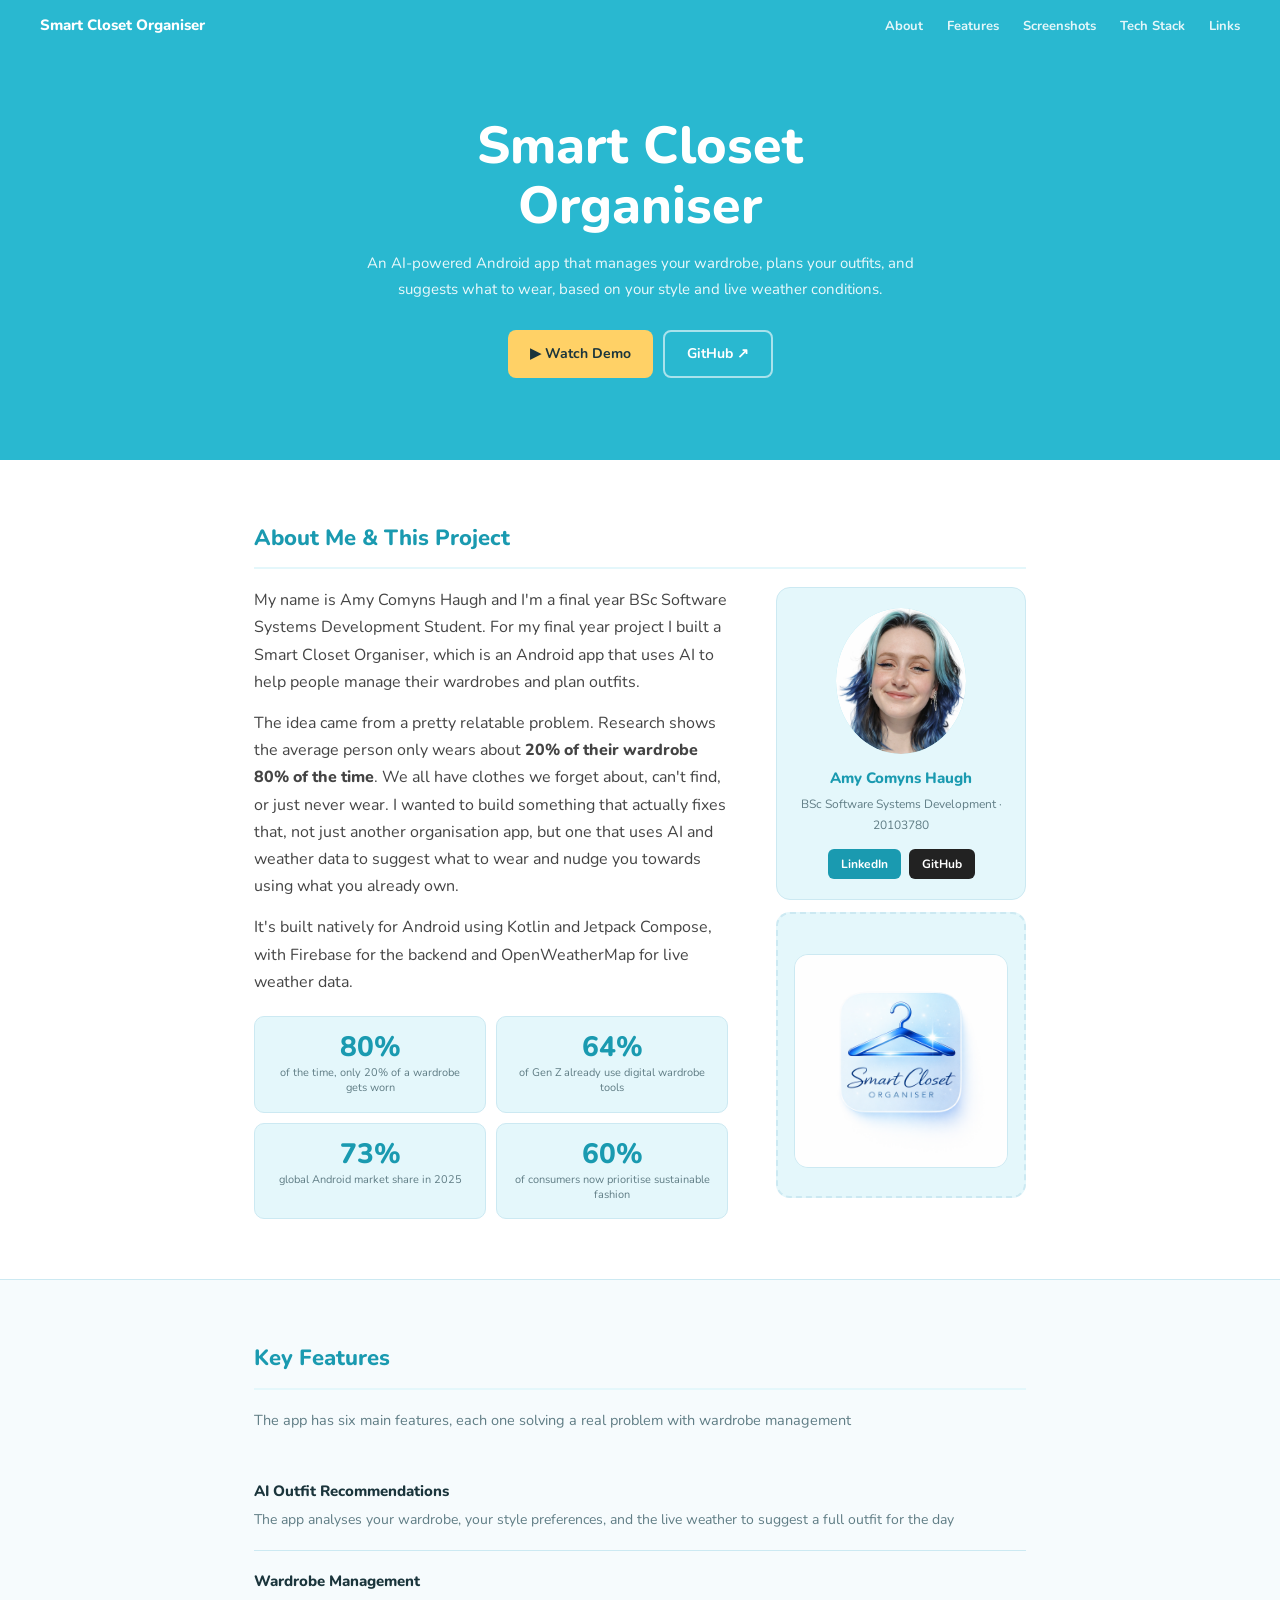
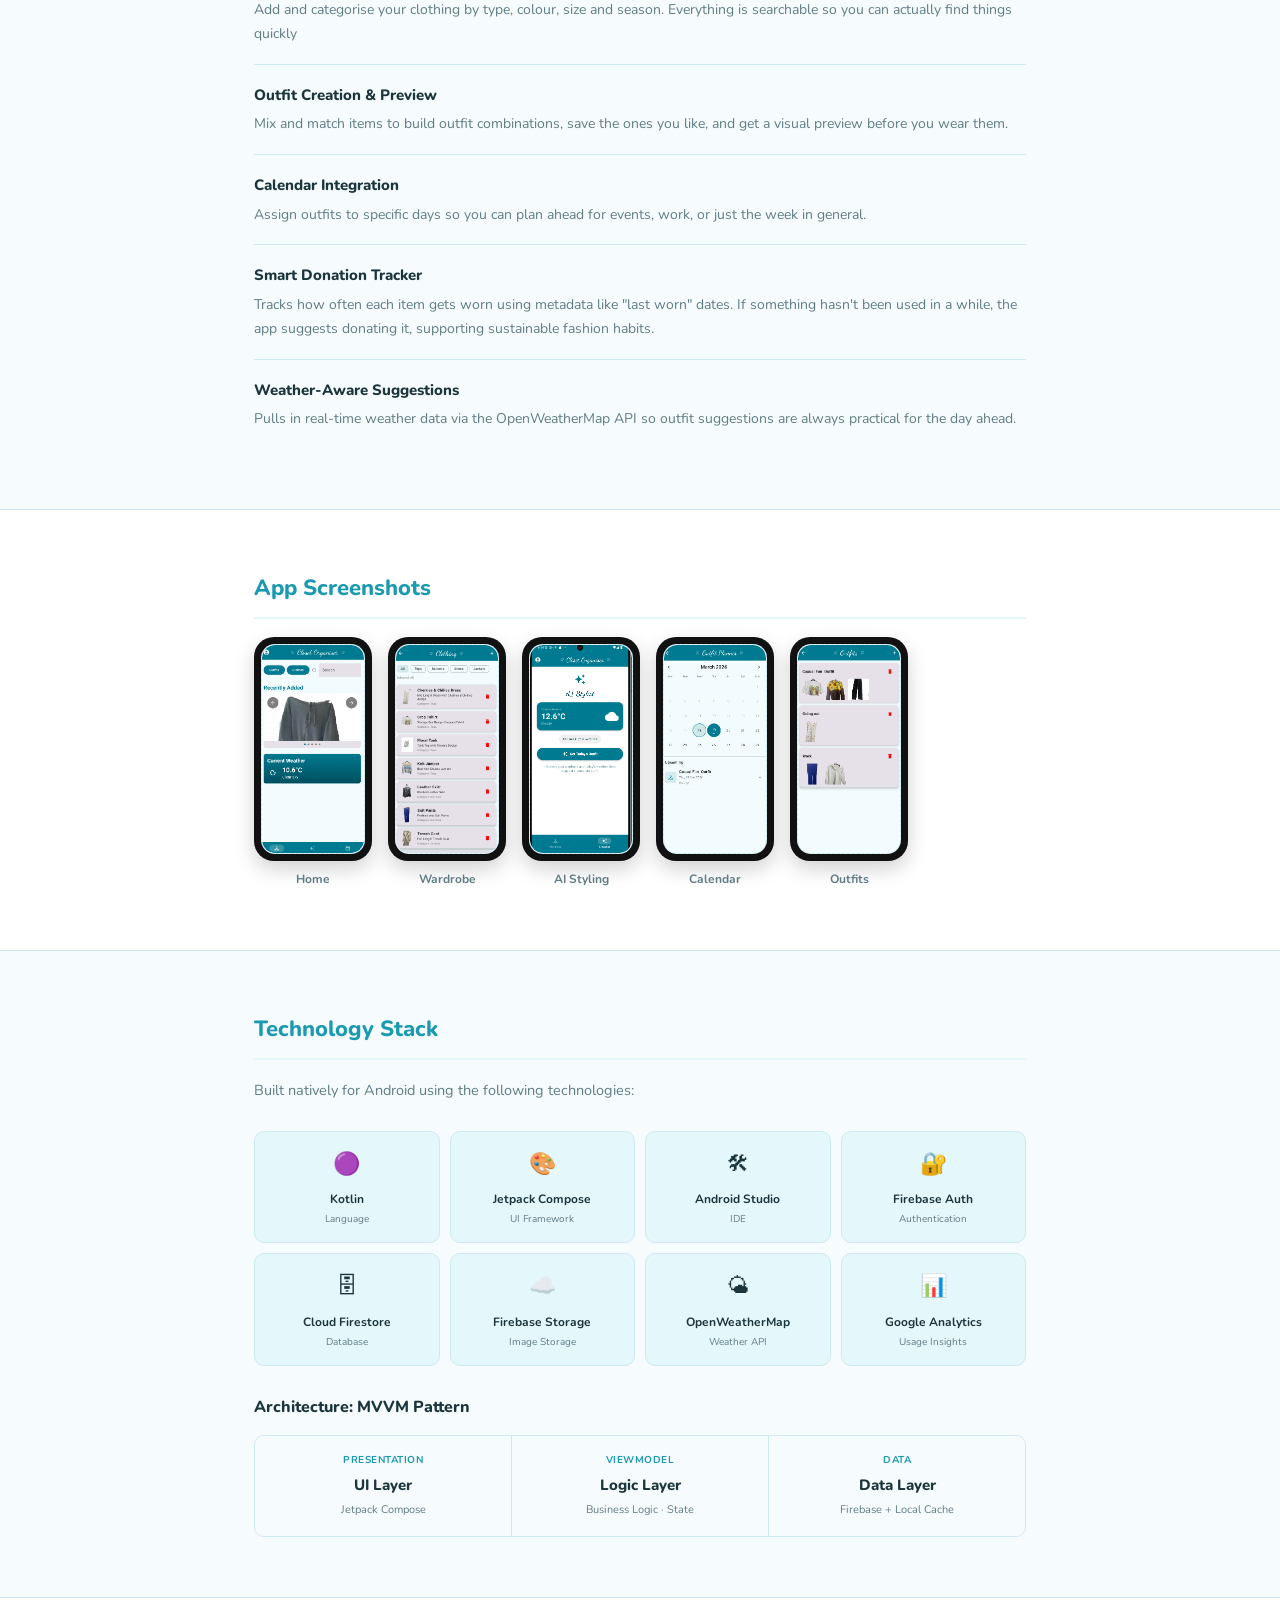
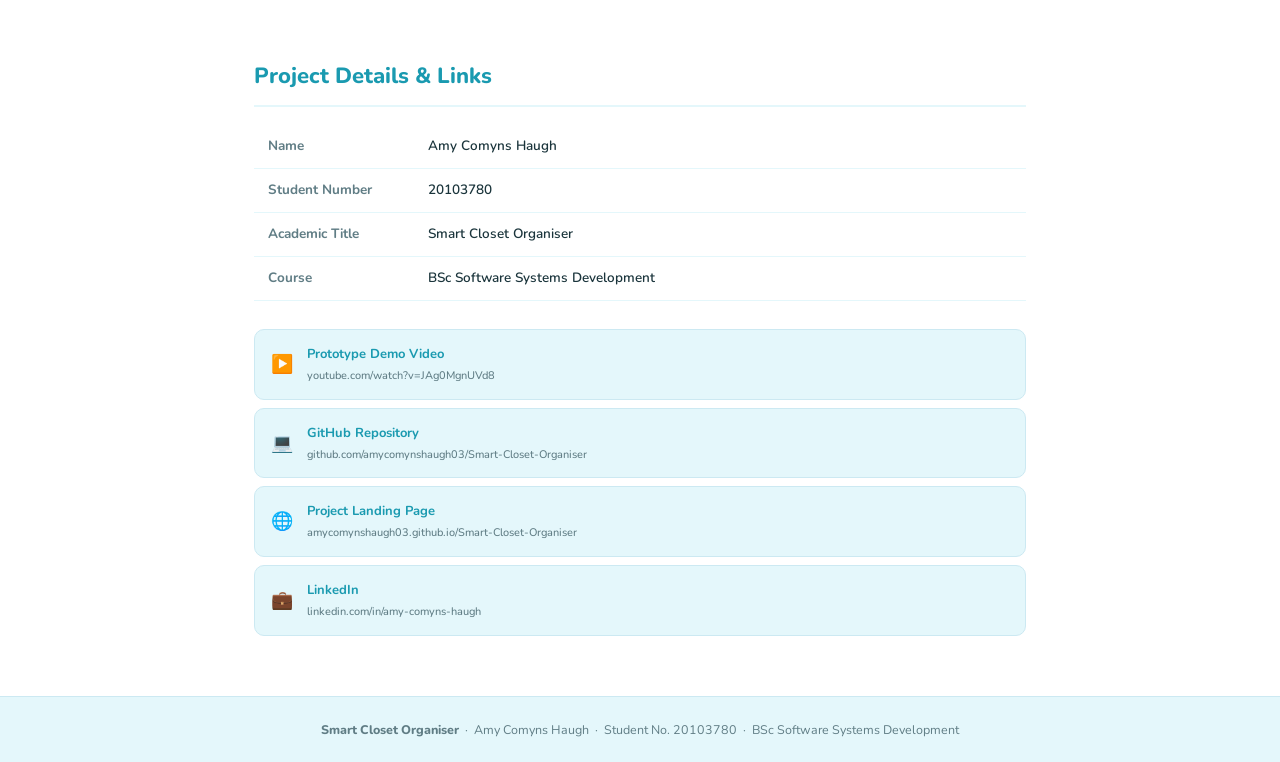
==== website/index.html @ 4a9a7534 "Added Website files" ====
<!DOCTYPE html>
<html lang="en">
<head>
  <meta charset="UTF-8" />
  <meta name="viewport" content="width=device-width, initial-scale=1.0" />
  <title>Smart Closet Organiser – Amy Comyns Haugh</title>
  <link rel="stylesheet" href="style.css" />
  <link href="https://fonts.googleapis.com/css2?family=Nunito:ital,wght@0,400;0,600;0,700;0,800;1,400&display=swap" rel="stylesheet" />
</head>
<body>


  <nav class="navbar">
    <div class="navbar__logo">Smart Closet Organiser</div>
    <ul class="navbar__links">
      <li><a href="#about">About</a></li>
      <li><a href="#features">Features</a></li>
      <li><a href="#screenshots">Screenshots</a></li>
      <li><a href="#tech">Tech Stack</a></li>
      <li><a href="#links">Links</a></li>
    </ul>
  </nav>

 
  <header class="hero">
    <div class="hero__inner">
      <h1 class="hero__title">Smart Closet Organiser</h1>
      <p class="hero__subtitle">
        An AI-powered Android app that manages your wardrobe, plans your outfits, and suggests what to wear, based on your style and live weather conditions.
      </p>
      <div class="hero__buttons">
        <a href="https://www.youtube.com/watch?v=JAg0MgnUVd8" target="_blank" class="btn btn--primary">▶ Watch Demo</a>
        <a href="https://github.com/amycomynshaugh03/Smart-Closet-Organiser" target="_blank" class="btn btn--outline">GitHub ↗</a>
      </div>
    </div>
  </header>


  <main>

    <section class="section" id="about">
      <div class="container">
        <h2 class="section__title">About Me &amp; This Project</h2>
        <div class="about__grid">

          <div class="about__text">
            <p>My name is Amy Comyns Haugh and I'm a final year BSc Software Systems Development Student. For my final year project I built a Smart Closet Organiser, which is an Android app that uses AI to help people manage their wardrobes and plan outfits.</p>
            <p>The idea came from a pretty relatable problem. Research shows the average person only wears about <strong>20% of their wardrobe 80% of the time</strong>. We all have clothes we forget about, can't find, or just never wear. I wanted to build something that actually fixes that, not just another organisation app, but one that uses AI and weather data to suggest what to wear and nudge you towards using what you already own.</p>
            <p>It's built natively for Android using Kotlin and Jetpack Compose, with Firebase for the backend and OpenWeatherMap for live weather data.</p>

            <div class="stats">
              <div class="stats__card">
                <span class="stats__number">80%</span>
                <span class="stats__label">of the time, only 20% of a wardrobe gets worn</span>
              </div>
              <div class="stats__card">
                <span class="stats__number">64%</span>
                <span class="stats__label">of Gen Z already use digital wardrobe tools</span>
              </div>
              <div class="stats__card">
                <span class="stats__number">73%</span>
                <span class="stats__label">global Android market share in 2025</span>
              </div>
              <div class="stats__card">
                <span class="stats__number">60%</span>
                <span class="stats__label">of consumers now prioritise sustainable fashion</span>
              </div>
            </div>
          </div>

          <aside class="about__sidebar">
            <div class="profile-card">
              <div class="profile-card__img">
                <img src="headshot.png" alt="Amy Comyns Haugh" /> 
              </div>
              <p class="profile-card__name">Amy Comyns Haugh</p>
              <p class="profile-card__sub">BSc Software Systems Development · 20103780</p>
              <div class="profile-card__links">
                <a href="https://www.linkedin.com/in/amy-comyns-haugh" target="https://www.linkedin.com/in/amy-comyns-haugh/" class="profile-card__btn profile-card__btn--linkedin">LinkedIn</a>
                <a href="https://github.com/amycomynshaugh03" target="_blank" class="profile-card__btn profile-card__btn--github">GitHub</a>
              </div>
            </div>

            <div class="graphic-placeholder">
            <img src="Icon.png" alt="App Graphic" class="graphic-img" />
            </div>
          </aside>

        </div>
      </div>
    </section>

   
    <section class="section section--alt" id="features">
      <div class="container">
        <h2 class="section__title">Key Features</h2>
        <p class="section__intro">The app has six main features, each one solving a real problem with wardrobe management</p>

        <ul class="features__list">
          <li class="feature">
            <div class="feature__body">
              <h3>AI Outfit Recommendations</h3>
              <p>The app analyses your wardrobe, your style preferences, and the live weather to suggest a full outfit for the day</p>
            </div>
          </li>
          <li class="feature">
            <div class="feature__body">
              <h3>Wardrobe Management</h3>
              <p>Add and categorise your clothing by type, colour, size and season. Everything is searchable so you can actually find things quickly</p>
            </div>
          </li>
          <li class="feature">
            <div class="feature__body">
              <h3>Outfit Creation &amp; Preview</h3>
              <p>Mix and match items to build outfit combinations, save the ones you like, and get a visual preview before you wear them.</p>
            </div>
          </li>
          <li class="feature">
            <div class="feature__body">
              <h3>Calendar Integration</h3>
              <p>Assign outfits to specific days so you can plan ahead for events, work, or just the week in general.</p>
            </div>
          </li>
          <li class="feature">
            <div class="feature__body">
              <h3>Smart Donation Tracker</h3>
              <p>Tracks how often each item gets worn using metadata like "last worn" dates. If something hasn't been used in a while, the app suggests donating it, supporting sustainable fashion habits.</p>
            </div>
          </li>
          <li class="feature">
            <div class="feature__body">
              <h3>Weather-Aware Suggestions</h3>
              <p>Pulls in real-time weather data via the OpenWeatherMap API so outfit suggestions are always practical for the day ahead.</p>
            </div>
          </li>
        </ul>
      </div>
    </section>

  
    <section class="section" id="screenshots">
      <div class="container">
        <h2 class="section__title">App Screenshots</h2>
        
        <div class="screenshots__row">
          <figure class="screenshot">
            <div class="screenshot__phone">
              <div class="screenshot__screen">
                <img src="Screenshot%202026-03-18%20211858.png" alt="Home Screen" />
              </div>
            </div>
            <figcaption>Home</figcaption>
          </figure>

          <figure class="screenshot">
            <div class="screenshot__phone">
              <div class="screenshot__screen">
              <img src="Screenshot%202026-03-18%20212010.png" alt="Wardrobe Screen" /> 
              </div>
            </div>
            <figcaption>Wardrobe</figcaption>
          </figure>

          <figure class="screenshot">
            <div class="screenshot__phone">
              <div class="screenshot__screen">
               <img src="Screenshot%202026-03-17%20181449.png" alt="AI Styling Screen" />
              </div>
            </div>
            <figcaption>AI Styling</figcaption>
          </figure>

          <figure class="screenshot">
            <div class="screenshot__phone">
              <div class="screenshot__screen">
              <img src="Screenshot%202026-03-18%20212507.png" alt="Calendar Screen" /> 
              </div>
            </div>
            <figcaption>Calendar</figcaption>
          </figure>

          <figure class="screenshot">
            <div class="screenshot__phone">
              <div class="screenshot__screen">
             <img src="Screenshot%202026-03-18%20212446.png" alt="Outfit Screen" />
              </div>
            </div>
            <figcaption>Outfits</figcaption>
          </figure>
        </div>
      </div>
    </section>

  
    <section class="section section--alt" id="tech">
      <div class="container">
        <h2 class="section__title">Technology Stack</h2>
        <p class="section__intro">Built natively for Android using the following technologies:</p>

        <div class="tech__grid">
          <div class="tech-card">
            <span class="tech-card__icon">🟣</span>
            <p class="tech-card__name">Kotlin</p>
            <p class="tech-card__role">Language</p>
          </div>
          <div class="tech-card">
            <span class="tech-card__icon">🎨</span>
            <p class="tech-card__name">Jetpack Compose</p>
            <p class="tech-card__role">UI Framework</p>
          </div>
          <div class="tech-card">
            <span class="tech-card__icon">🛠</span>
            <p class="tech-card__name">Android Studio</p>
            <p class="tech-card__role">IDE</p>
          </div>
          <div class="tech-card">
            <span class="tech-card__icon">🔐</span>
            <p class="tech-card__name">Firebase Auth</p>
            <p class="tech-card__role">Authentication</p>
          </div>
          <div class="tech-card">
            <span class="tech-card__icon">🗄</span>
            <p class="tech-card__name">Cloud Firestore</p>
            <p class="tech-card__role">Database</p>
          </div>
          <div class="tech-card">
            <span class="tech-card__icon">☁️</span>
            <p class="tech-card__name">Firebase Storage</p>
            <p class="tech-card__role">Image Storage</p>
          </div>
          <div class="tech-card">
            <span class="tech-card__icon">🌤</span>
            <p class="tech-card__name">OpenWeatherMap</p>
            <p class="tech-card__role">Weather API</p>
          </div>
          <div class="tech-card">
            <span class="tech-card__icon">📊</span>
            <p class="tech-card__name">Google Analytics</p>
            <p class="tech-card__role">Usage Insights</p>
          </div>
        </div>

        <h3 class="subsection__title">Architecture: MVVM Pattern</h3>
        <div class="arch">
          <div class="arch__block">
            <p class="arch__tag">Presentation</p>
            <p class="arch__name">UI Layer</p>
            <p class="arch__sub">Jetpack Compose</p>
          </div>
          <div class="arch__block">
            <p class="arch__tag">ViewModel</p>
            <p class="arch__name">Logic Layer</p>
            <p class="arch__sub">Business Logic · State</p>
          </div>
          <div class="arch__block">
            <p class="arch__tag">Data</p>
            <p class="arch__name">Data Layer</p>
            <p class="arch__sub">Firebase + Local Cache</p>
          </div>
        </div>
      </div>
    </section>

    <section class="section" id="links">
      <div class="container">
        <h2 class="section__title">Project Details &amp; Links</h2>

        <table class="details-table">
          <tbody>
            <tr><th>Name</th><td>Amy Comyns Haugh</td></tr>
            <tr><th>Student Number</th><td>20103780</td></tr>
            <tr><th>Academic Title</th><td>Smart Closet Organiser</td></tr>
            <tr><th>Course</th><td>BSc Software Systems Development</td></tr>
          </tbody>
        </table>

        <ul class="project-links">
          <li>
            <a href="https://www.youtube.com/watch?v=JAg0MgnUVd8" target="_blank" class="project-link">
              <span class="project-link__icon">▶️</span>
              <div>
                <span class="project-link__name">Prototype Demo Video</span>
                <span class="project-link__url">youtube.com/watch?v=JAg0MgnUVd8</span>
              </div>
            </a>
          </li>
          <li>
            <a href="https://github.com/amycomynshaugh03/Smart-Closet-Organiser" target="_blank" class="project-link">
              <span class="project-link__icon">💻</span>
              <div>
                <span class="project-link__name">GitHub Repository</span>
                <span class="project-link__url">github.com/amycomynshaugh03/Smart-Closet-Organiser</span>
              </div>
            </a>
          </li>
          <li>
            <a href="https://amycomynshaugh03.github.io/Smart-Closet-Organiser" target="_blank" class="project-link">
              <span class="project-link__icon">🌐</span>
              <div>
                <span class="project-link__name">Project Landing Page</span>
                <span class="project-link__url">amycomynshaugh03.github.io/Smart-Closet-Organiser</span>
              </div>
            </a>
          </li>
          <li>
            <a href="https://www.linkedin.com/in/amy-comyns-haugh" target="_blank" class="project-link">
              <span class="project-link__icon">💼</span>
              <div>
                <span class="project-link__name">LinkedIn</span>
                <span class="project-link__url">linkedin.com/in/amy-comyns-haugh</span>
              </div>
            </a>
          </li>
        </ul>
      </div>
    </section>

  </main>

 
  <footer class="footer">
    <p><strong>Smart Closet Organiser</strong> &nbsp;·&nbsp; Amy Comyns Haugh &nbsp;·&nbsp; Student No. 20103780 &nbsp;·&nbsp; BSc Software Systems Development</p>
  </footer>

  <script src="main.js"></script>

</body>
</html>
---- website/style.css ----
:root {
  --blue:        #29B8D0;
  --blue-dark:   #1A9AB0;
  --blue-light:  #E4F7FB;
  --blue-mid:    #C0EDF5;
  --yellow:      #FFD166;
  --white:       #ffffff;
  --bg:          #F6FBFD;
  --text:        #1B353C;
  --text-muted:  #607D85;
  --border:      #CCE9F2;
}




*, *::before, *::after {
  box-sizing: border-box;
  margin: 0;
  padding: 0;
}

html { scroll-behavior: smooth; }

body {
  font-family: 'Nunito', sans-serif;
  font-size: 16px;
  line-height: 1.7;
  background: var(--white);
  color: var(--text);
}

a { color: var(--blue-dark); text-decoration: none; }
a:hover { text-decoration: underline; }
ul { list-style: none; }
img { max-width: 100%; display: block; }
strong { font-weight: 800; }

code {
  font-size: 12px;
  background: var(--blue-light);
  padding: 2px 6px;
  border-radius: 5px;
  color: var(--blue-dark);
}




.container {
  max-width: 820px;
  margin: 0 auto;
  padding: 0 24px;
}




.btn {
  display: inline-flex;
  align-items: center;
  gap: 7px;
  padding: 10px 22px;
  border-radius: 8px;
  font-family: 'Nunito', sans-serif;
  font-size: 14px;
  font-weight: 700;
  cursor: pointer;
  transition: opacity 0.15s, transform 0.15s;
}

.btn:hover { opacity: 0.88; transform: translateY(-1px); text-decoration: none; }
.btn--primary  { background: var(--yellow); color: var(--text); }
.btn--outline  { border: 2px solid rgba(255,255,255,0.6); color: var(--white); }



.navbar {
  position: sticky;
  top: 0;
  z-index: 50;
  height: 52px;
  padding: 0 40px;
  display: flex;
  align-items: center;
  justify-content: space-between;
  background: var(--blue);
}

.navbar__logo { color: var(--white); font-weight: 800; font-size: 15px; }

.navbar__links { display: flex; gap: 24px; }

.navbar__links a {
  color: rgba(255,255,255,0.88);
  font-size: 13px;
  font-weight: 700;
}

.navbar__links a:hover,
.navbar__links a.active {
  color: var(--white);
  text-decoration: none;
  border-bottom: 2px solid var(--white);
  padding-bottom: 2px;
}




.hero {
  background: var(--blue);
  color: var(--white);
  padding: 64px 24px;
  text-align: center;
}

.hero__inner { max-width: 580px; margin: 0 auto; }

.hero__title {
  font-size: clamp(28px, 5.5vw, 52px);
  font-weight: 800;
  line-height: 1.15;
  margin-bottom: 14px;
}

.hero__subtitle {
  font-size: 15px;
  color: rgba(255,255,255,0.9);
  line-height: 1.75;
  margin-bottom: 28px;
}

.hero__buttons {
  display: flex;
  gap: 10px;
  justify-content: center;
  flex-wrap: wrap;
  margin-bottom: 18px;
}

.hero__meta { font-size: 13px; color: rgba(255,255,255,0.72); font-weight: 600; }




.section { padding: 60px 0; border-bottom: 1px solid var(--border); }
.section--alt { background: var(--bg); }
.section:last-of-type { border-bottom: none; }

.section__title {
  font-size: 22px;
  font-weight: 800;
  color: var(--blue-dark);
  margin-bottom: 18px;
  padding-bottom: 10px;
  border-bottom: 2px solid var(--blue-light);
}

.section__intro { font-size: 14.5px; color: var(--text-muted); margin-bottom: 28px; max-width: 600px; }

.subsection__title { font-size: 16px; font-weight: 800; color: var(--text); margin: 28px 0 14px; }




.about__grid {
  display: grid;
  grid-template-columns: 1fr 250px;
  gap: 48px;
  align-items: start;
}

.about__text p { color: #444; margin-bottom: 14px; }
.about__text p:last-child { margin-bottom: 0; }




.stats {
  display: grid;
  grid-template-columns: 1fr 1fr;
  gap: 10px;
  margin-top: 20px;
}

.stats__card {
  background: var(--blue-light);
  border: 1px solid var(--border);
  border-radius: 10px;
  padding: 16px;
  text-align: center;
}

.stats__number { display: block; font-size: 28px; font-weight: 800; color: var(--blue-dark); line-height: 1; }
.stats__label  { display: block; font-size: 11px; color: var(--text-muted); margin-top: 4px; line-height: 1.4; }




.profile-card {
  background: var(--blue-light);
  border: 1px solid var(--border);
  border-radius: 14px;
  padding: 20px;
  text-align: center;
}

.profile-card__img {
  width: 130px;
  height: 130;
  border-radius: 50%;
  background: var(--blue-mid);
  margin: 0 auto 12px;
  display: flex;
  align-items: center;
  justify-content: center;
  font-size: 0;        
  overflow: hidden;
}

.profile-card__img img {
  width: 100%;
  height: 100%;
  object-fit: cover;
  border-radius: 50%;
  object-position: center 20%;
}
.profile-card__name { font-weight: 800; font-size: 15px; color: var(--blue-dark); }
.profile-card__sub  { font-size: 12px; color: var(--text-muted); margin-top: 3px; }

.profile-card__links { display: flex; justify-content: center; gap: 8px; margin-top: 14px; }

.profile-card__btn {
  font-size: 12px; font-weight: 700; color: var(--white);
  padding: 5px 13px; border-radius: 6px; transition: opacity 0.15s;
}
.profile-card__btn:hover { opacity: 0.85; text-decoration: none; }
.profile-card__btn--linkedin { background: var(--blue-dark); }
.profile-card__btn--github   { background: #222; }


/* ── GRAPHIC PLACEHOLDER ── */

.graphic-placeholder {
  margin-top: 12px;
  background: var(--blue-light);
  border: 2px dashed var(--border);
  border-radius: 14px;
  padding: 28px 16px;
  text-align: center;
  color: var(--text-muted);
  font-size: 13px;
  line-height: 1.6;
}

.graphic-placeholder__emoji { display: block; font-size: 38px; margin-bottom: 8px; }

.graphic-img {
  width: 100%; border-radius: 14px;
  border: 1px solid var(--border); margin-top: 12px;
}



.features__list { display: flex; flex-direction: column; }

.feature {
  display: flex; gap: 16px; align-items: flex-start;
  padding: 18px 0; border-bottom: 1px solid var(--border);
}
.feature:last-child { border-bottom: none; }

.feature__icon { font-size: 22px; flex-shrink: 0; margin-top: 2px; }
.feature__body h3 { font-size: 15px; font-weight: 800; color: var(--text); margin-bottom: 4px; }
.feature__body p  { font-size: 14px; color: var(--text-muted); }




.screenshots__row { display: flex; gap: 16px; flex-wrap: wrap; }

.screenshot { display: flex; flex-direction: column; align-items: center; gap: 8px; }

.screenshot__phone {
  width: 118px; background: #111;
  border-radius: 20px; padding: 7px;
  box-shadow: 0 8px 20px rgba(0,0,0,0.18);
}

.screenshot__screen {
  background: var(--blue-light);
  border-radius: 14px; height: 210px;
  display: flex; flex-direction: column;
  align-items: center; justify-content: center;
  gap: 6px; border: 1.5px dashed var(--border);
  overflow: hidden; font-size: 26px;
}

.screenshot__screen img { width: 100%; height: 100%; object-fit: cover; border-radius: 13px; }
.screenshot__screen small { font-size: 9px; color: #aaa; font-weight: 600; }
.screenshot figcaption { font-size: 12px; font-weight: 700; color: var(--text-muted); }




.tech__grid {
  display: grid; grid-template-columns: repeat(4, 1fr); gap: 10px;
}

.tech-card {
  background: var(--blue-light);
  border: 1px solid var(--border);
  border-radius: 10px; padding: 14px 10px;
  text-align: center; transition: transform 0.15s;
}
.tech-card:hover { transform: translateY(-2px); }
.tech-card__icon { display: block; font-size: 22px; margin-bottom: 6px; }
.tech-card__name { font-size: 12px; font-weight: 700; color: var(--text); }
.tech-card__role { font-size: 10px; color: var(--text-muted); margin-top: 2px; }




.arch {
  display: flex; align-items: center;
  border: 1px solid var(--border); border-radius: 10px; overflow: hidden;
}

.arch__block {
  flex: 1; padding: 16px; text-align: center;
  background: var(--bg); border-right: 1px solid var(--border);
}
.arch__block:last-child { border-right: none; }
.arch__tag  { font-size: 10px; font-weight: 700; color: var(--blue-dark); text-transform: uppercase; letter-spacing: 0.5px; margin-bottom: 4px; }
.arch__name { font-size: 15px; font-weight: 800; color: var(--text); }
.arch__sub  { font-size: 11px; color: var(--text-muted); margin-top: 2px; }
.arch__arrow { padding: 0 10px; color: var(--border); font-size: 20px; flex-shrink: 0; }


.details-table { width: 100%; border-collapse: collapse; margin-bottom: 28px; }

.details-table th,
.details-table td {
  padding: 10px 14px; font-size: 13.5px;
  border-bottom: 1px solid var(--blue-light); text-align: left;
}
.details-table th { color: var(--text-muted); font-weight: 700; width: 160px; }
.details-table td { color: var(--text); font-weight: 600; }




.project-links { display: flex; flex-direction: column; gap: 8px; }

.project-link {
  display: flex; align-items: center; gap: 14px;
  background: var(--blue-light); border: 1px solid var(--border);
  border-radius: 10px; padding: 13px 16px;
  transition: background 0.15s, transform 0.15s;
}
.project-link:hover { background: var(--blue-mid); transform: translateX(3px); text-decoration: none; }

.project-link__icon { font-size: 18px; flex-shrink: 0; }
.project-link__name { display: block; font-size: 13px; font-weight: 700; color: var(--blue-dark); }
.project-link__url  { display: block; font-size: 11px; color: var(--text-muted); margin-top: 2px; font-weight: 500; }



.footer {
  background: var(--blue-light);
  border-top: 1px solid var(--border);
  text-align: center; padding: 22px;
  font-size: 12.5px; color: var(--text-muted);
}


.fade-in { opacity: 0; transform: translateY(14px); transition: opacity 0.4s ease, transform 0.4s ease; }
.fade-in.visible { opacity: 1; transform: translateY(0); }



@media (max-width: 700px) {
  .navbar { padding: 0 16px; }
  .navbar__links { display: none; }
  .about__grid { grid-template-columns: 1fr; }
  .tech__grid { grid-template-columns: repeat(2, 1fr); }
  .arch { flex-direction: column; }
  .arch__block { border-right: none; border-bottom: 1px solid var(--border); }
  .arch__block:last-child { border-bottom: none; }
}

@media (max-width: 480px) {
  .stats { grid-template-columns: 1fr; }
  .screenshots__row { justify-content: center; }
}
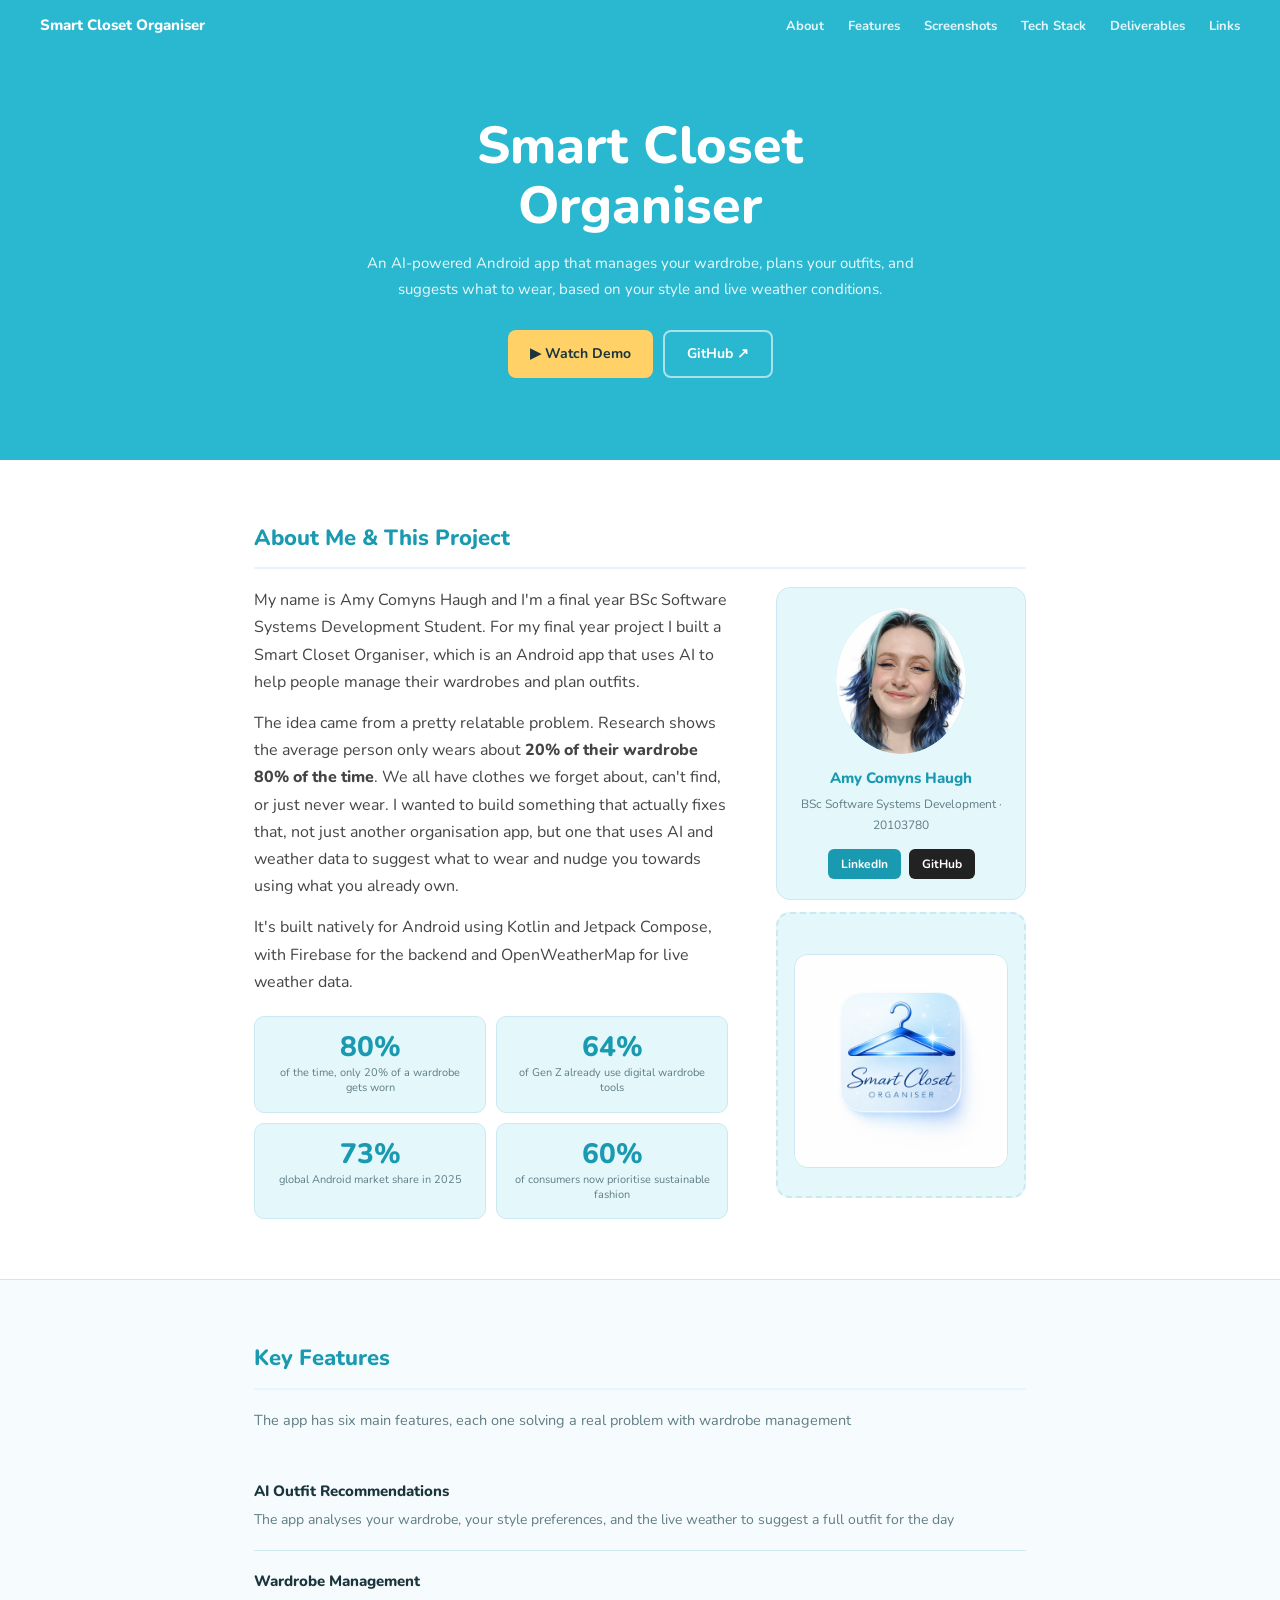
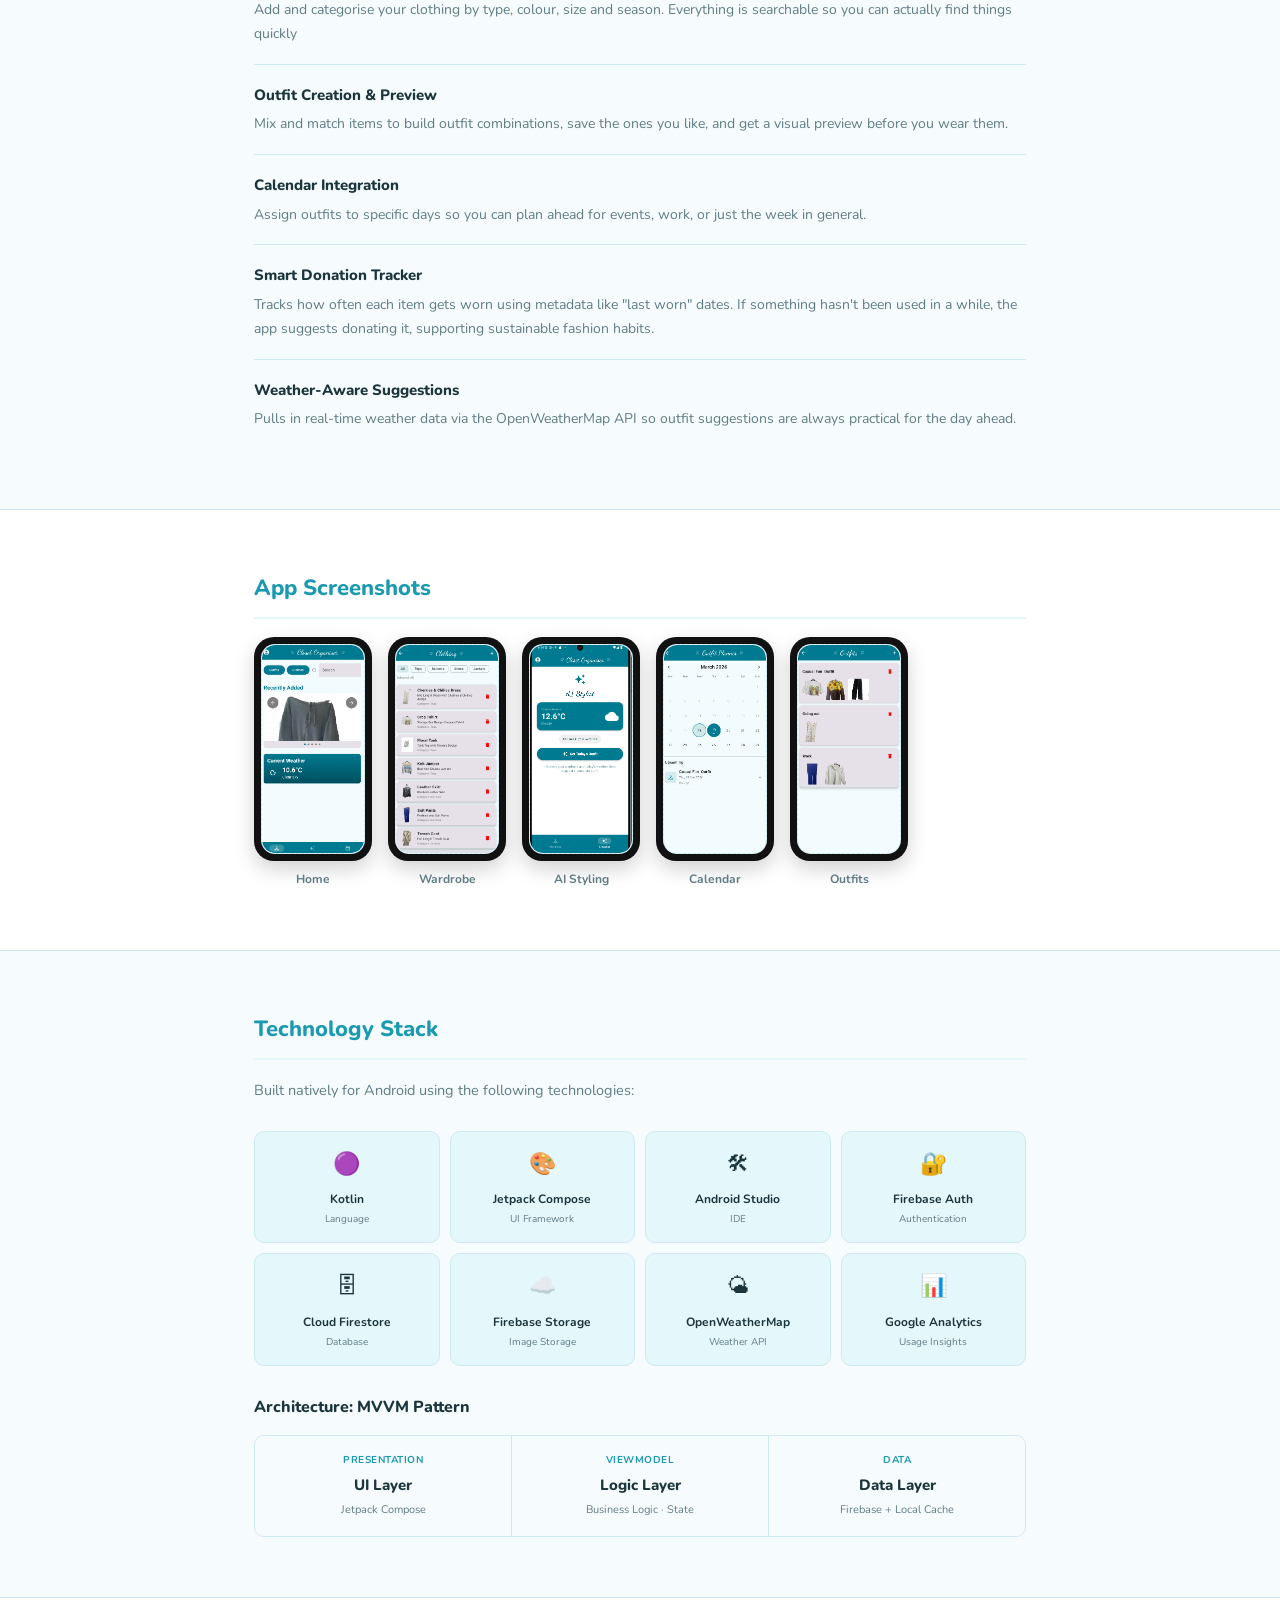
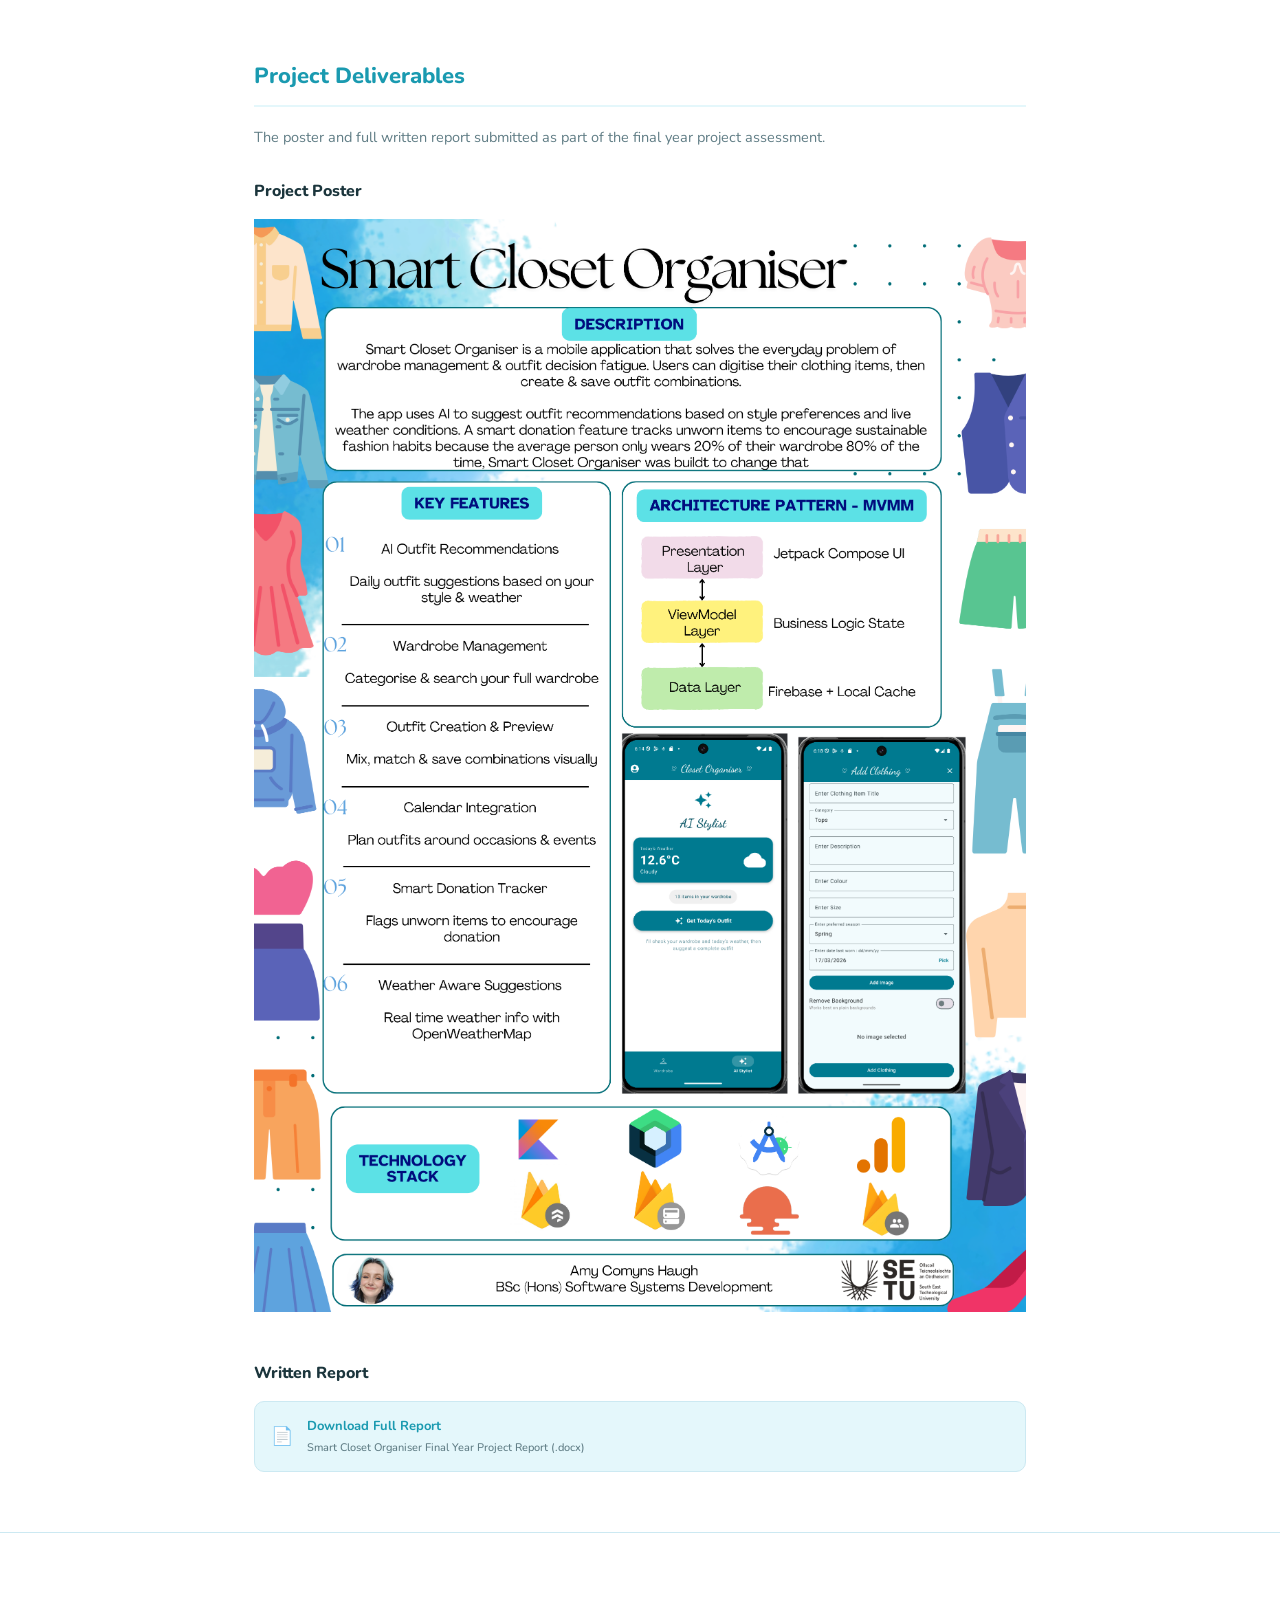
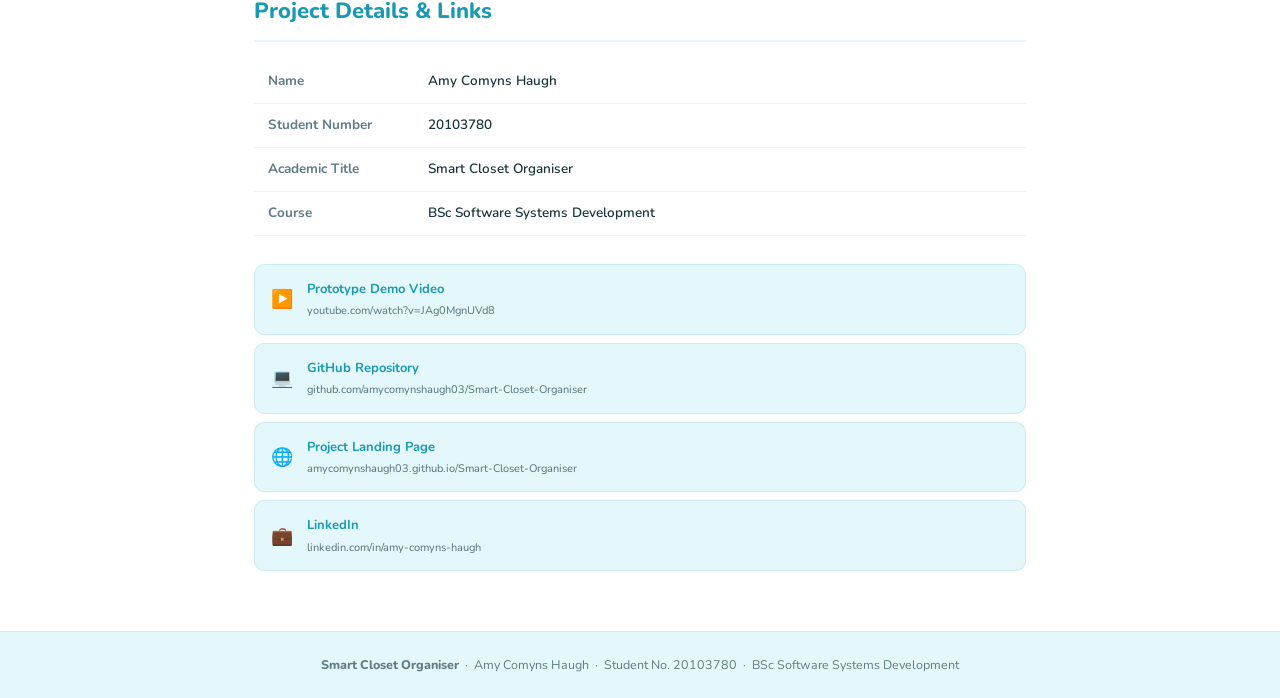
==== commit dcb50236: "Add project deliverables section to index.html Added a new section for project deliverables includin" ====
--- a/website/index.html
+++ b/website/index.html
@@ -17,6 +17,7 @@
       <li><a href="#features">Features</a></li>
       <li><a href="#screenshots">Screenshots</a></li>
       <li><a href="#tech">Tech Stack</a></li>
+      <li><a href="#deliverables">Deliverables</a></li>
       <li><a href="#links">Links</a></li>
     </ul>
   </nav>
@@ -261,6 +262,32 @@
       </div>
     </section>
 
+    <section class="section" id="deliverables">
+  <div class="container">
+    <h2 class="section__title">Project Deliverables</h2>
+    <p class="section__intro">The poster and full written report submitted as part of the final year project assessment.</p>
+
+    <h3 class="subsection__title">Project Poster</h3>
+    <div class="deliverable-poster">
+      <img src="FYP Poster.png" alt="FYP Project Poster" />
+    </div>
+
+    <h3 class="subsection__title" style="margin-top: 3rem;">Written Report</h3>
+    <ul class="project-links">
+      <li>
+        <a href="report.docx" download class="project-link">
+          <span class="project-link__icon">📄</span>
+          <div>
+            <span class="project-link__name">Download Full Report</span>
+            <span class="project-link__url">Smart Closet Organiser Final Year Project Report (.docx)</span>
+          </div>
+        </a>
+      </li>
+    </ul>
+  </div>
+</section>
+    
+
     <section class="section" id="links">
       <div class="container">
         <h2 class="section__title">Project Details &amp; Links</h2>
